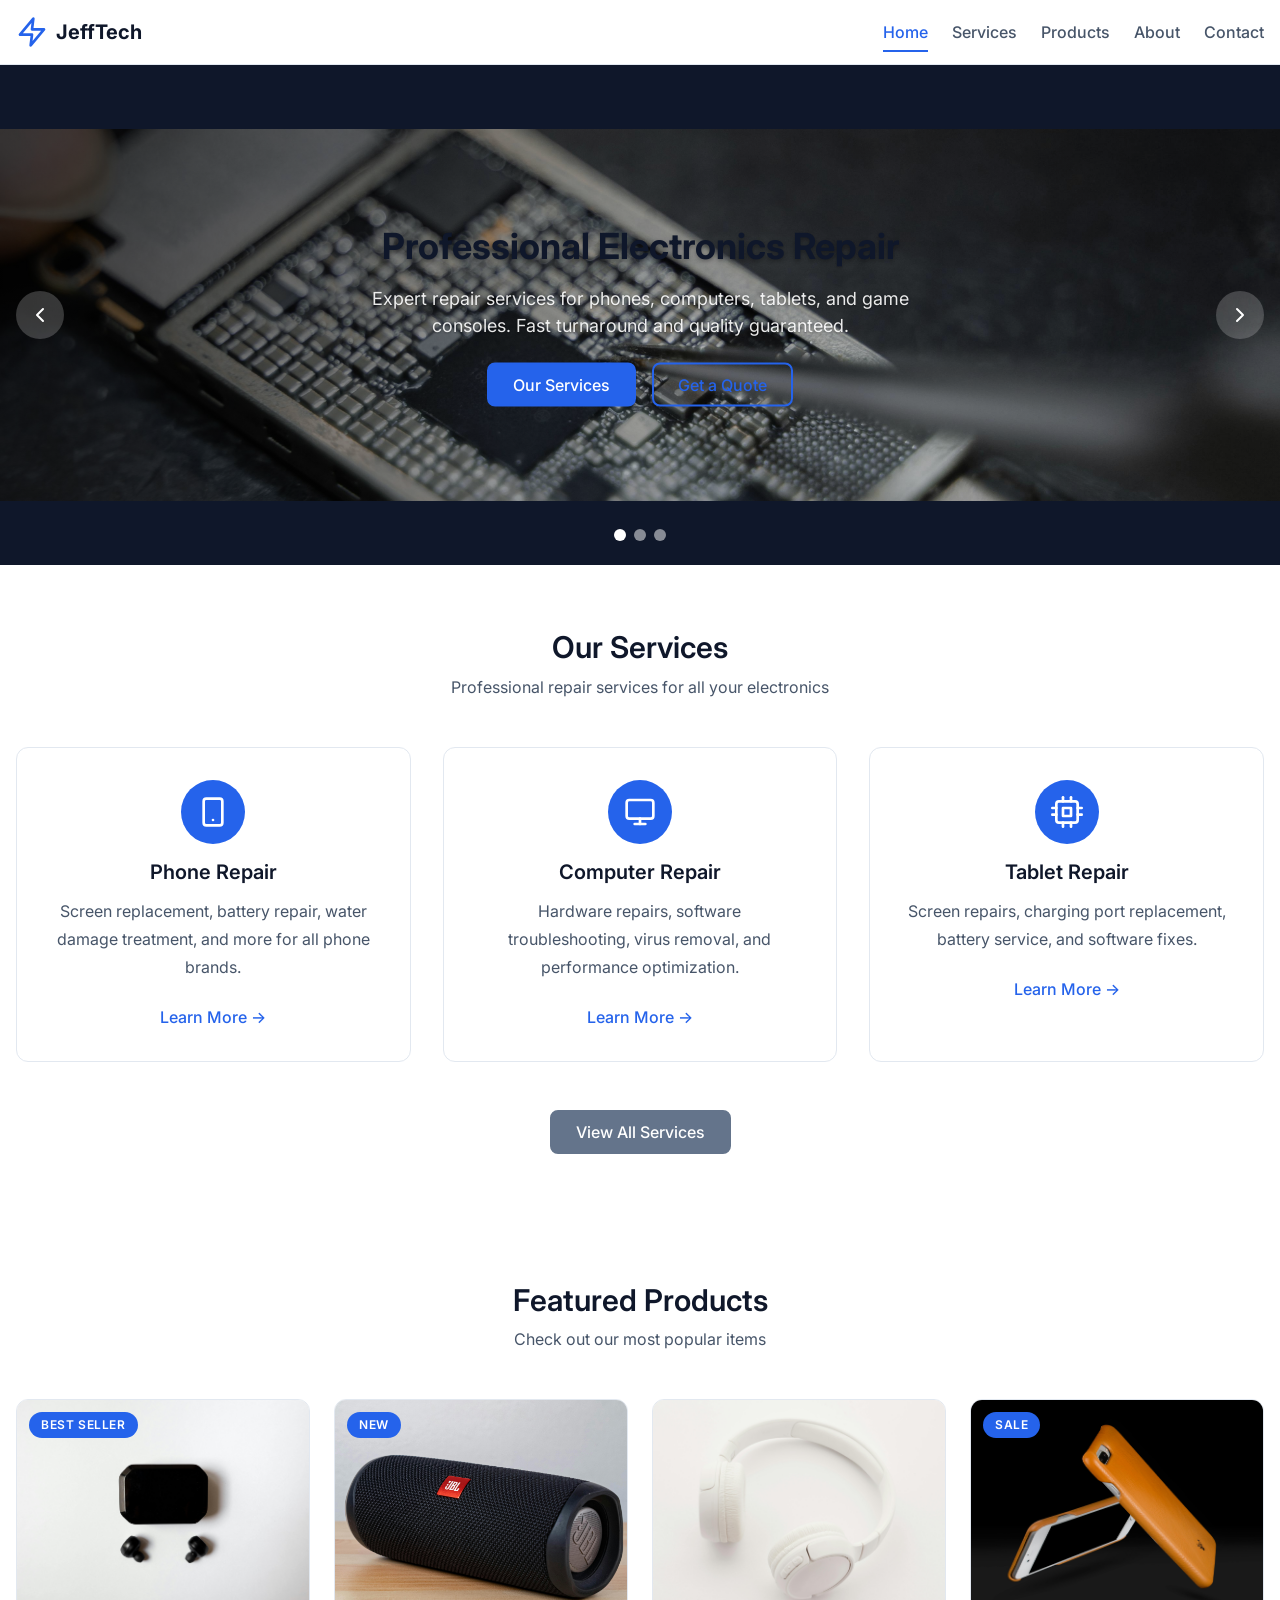
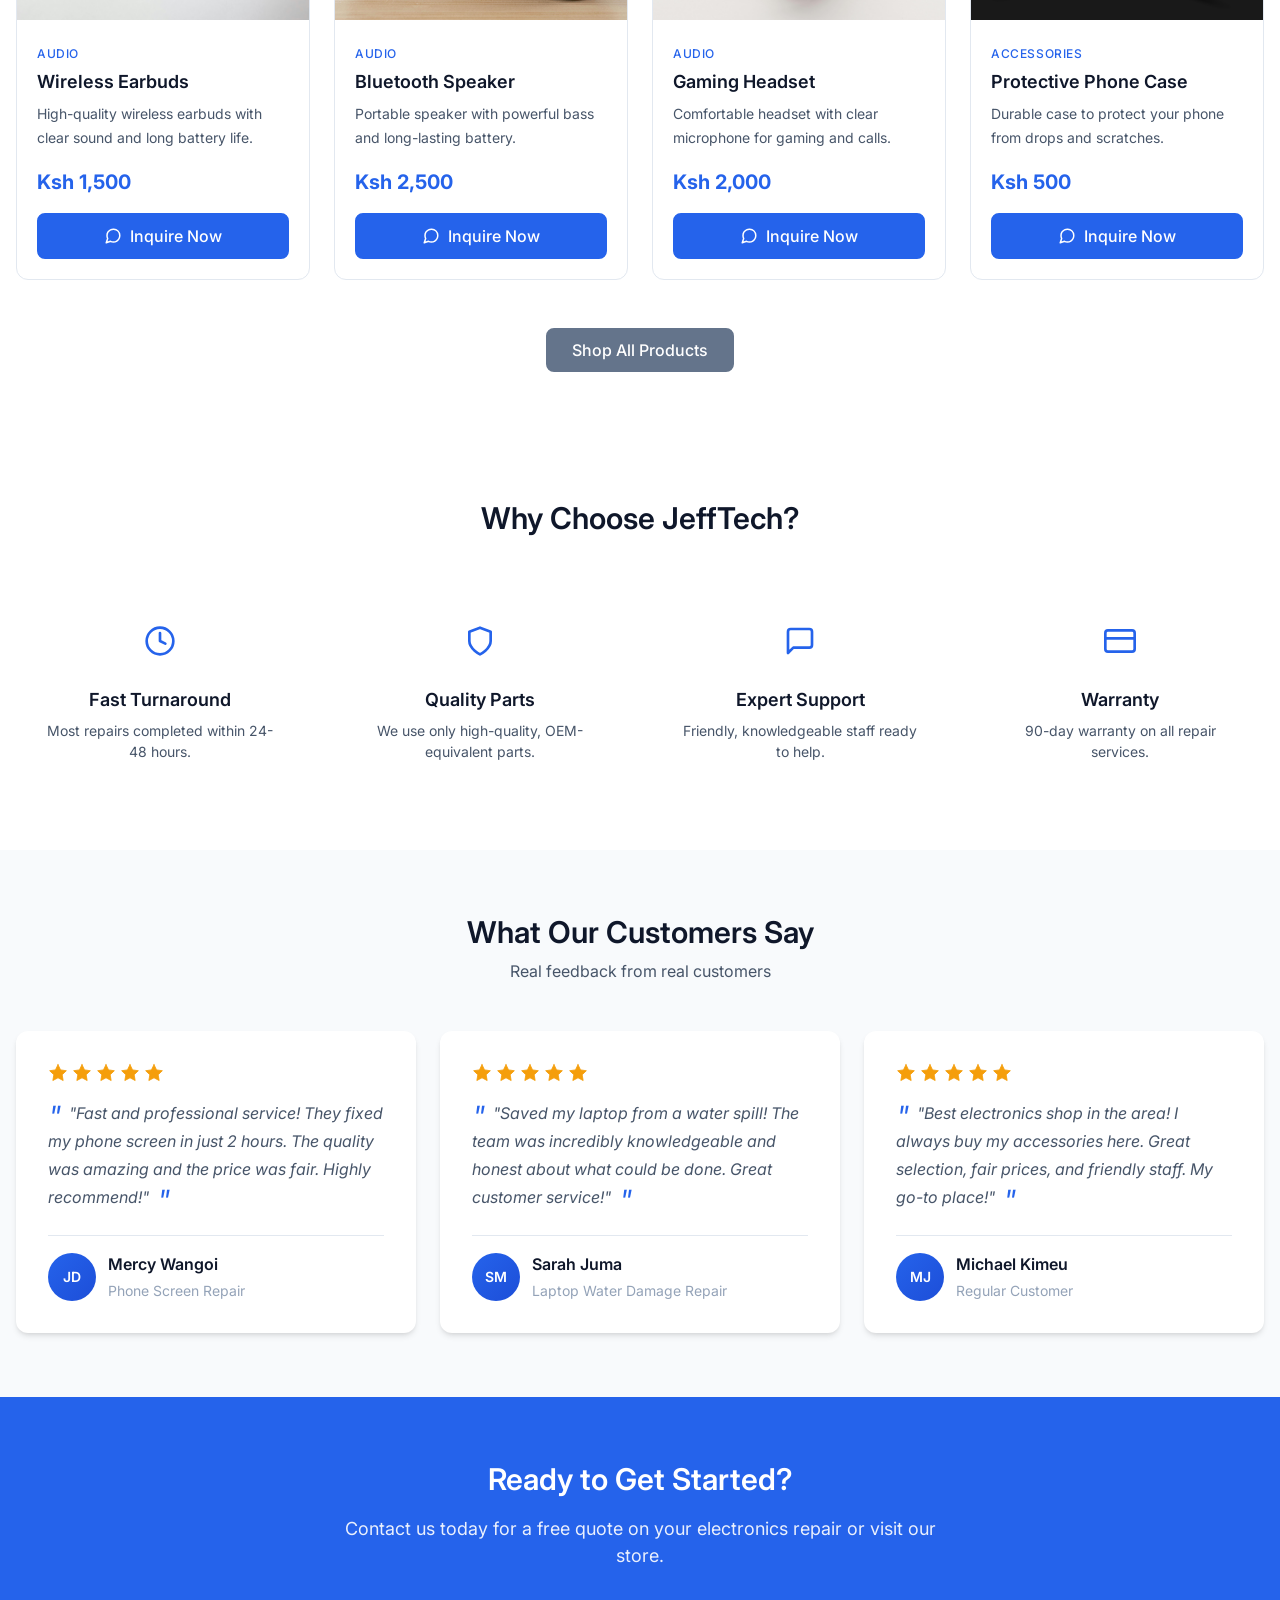
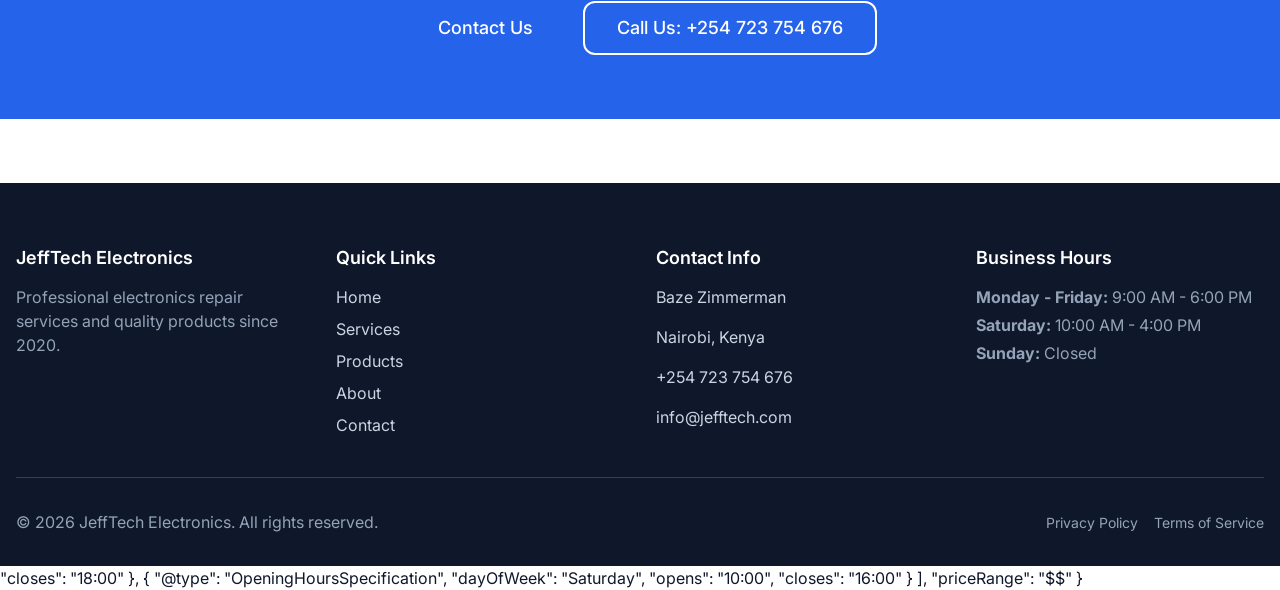
==== index.html @ c302b9f2 "Initial commit" ====
<!DOCTYPE html>
<html lang="en">
<head>
    <meta charset="UTF-8">
    <meta name="viewport" content="width=device-width, initial-scale=1.0">
    <meta http-equiv="X-UA-Compatible" content="IE=edge">
    
    <!-- Primary Meta Tags -->
    <title>JeffTech Electronics - Repair Services & Products</title>
    <meta name="title" content="JeffTech Electronics - Repair Services & Products">
    <meta name="description" content="Professional electronics repair services and quality products. We repair phones, computers, tablets, and more. Visit us today!">
    <meta name="keywords" content="electronics repair, phone repair, computer repair, electronics sales, tablet repair">
    <meta name="author" content="JeffTech Electronics">
    <meta name="robots" content="index, follow">
    
    <!-- Open Graph / Facebook -->
    <meta property="og:type" content="website">
    <meta property="og:url" content="https://jefftech.example.com/">
    <meta property="og:title" content="JeffTech Electronics - Repair Services & Products">
    <meta property="og:description" content="Professional electronics repair services and quality products. We repair phones, computers, tablets, and more.">
    <meta property="og:image" content="assets/images/og-image.jpg">
    
    <!-- Twitter -->
    <meta property="twitter:card" content="summary_large_image">
    <meta property="twitter:url" content="https://jefftech.example.com/">
    <meta property="twitter:title" content="JeffTech Electronics - Repair Services & Products">
    <meta property="twitter:description" content="Professional electronics repair services and quality products. We repair phones, computers, tablets, and more.">
    <meta property="twitter:image" content="assets/images/og-image.jpg">
    
    <!-- Favicon -->
    <link rel="icon" type="image/x-icon" href="assets/images/favicon.ico">
    <link rel="apple-touch-icon" sizes="180x180" href="assets/images/apple-touch-icon.png">
    
    <!-- Canonical URL -->
    <link rel="canonical" href="https://jefftech.example.com/">
    
    <!-- Preconnect to external domains -->
    <link rel="preconnect" href="https://fonts.googleapis.com">
    <link rel="preconnect" href="https://fonts.gstatic.com" crossorigin>
    
    <!-- Fonts -->
    <link rel="stylesheet" href="https://fonts.googleapis.com/css2?family=Inter:wght@400;500;600;700&display=swap">
    
    <!-- CSS -->
    <link rel="stylesheet" href="assets/css/main.css">
    
    <!-- Security Headers (via meta tag - server config preferred) -->
    <meta http-equiv="X-Content-Type-Options" content="nosniff">
    <meta http-equiv="X-Frame-Options" content="DENY">
    <meta name="referrer" content="strict-origin-when-cross-origin">
</head>
<body>
    <!-- Skip Link for Accessibility -->
    <a href="#main-content" class="skip-link">Skip to main content</a>
    
    <!-- Header -->
    <header class="header">
        <div class="container">
            <a href="index.html" class="logo">
                <svg xmlns="http://www.w3.org/2000/svg" viewBox="0 0 24 24" fill="none" stroke="currentColor" stroke-width="2" stroke-linecap="round" stroke-linejoin="round" class="logo-icon">
                    <path d="M13 2L3 14h9l-1 8 10-12h-9l1-8z"/>
                </svg>
                <span class="logo-text">JeffTech</span>
            </a>
            
            <nav class="nav" aria-label="Main navigation">
                <button class="nav-toggle" aria-expanded="false" aria-controls="nav-menu" aria-label="Toggle navigation menu">
                    <span class="hamburger"></span>
                </button>
                
                <ul id="nav-menu" class="nav-menu">
                    <li class="nav-item">
                        <a href="index.html" class="nav-link nav-link--active" aria-current="page">Home</a>
                    </li>
                    <li class="nav-item">
                        <a href="pages/services.html" class="nav-link">Services</a>
                    </li>
                    <li class="nav-item">
                        <a href="pages/products.html" class="nav-link">Products</a>
                    </li>
                    <li class="nav-item">
                        <a href="pages/about.html" class="nav-link">About</a>
                    </li>
                    <li class="nav-item">
                        <a href="pages/contact.html" class="nav-link">Contact</a>
                    </li>
                </ul>
            </nav>
        </div>
    </header>
    
    <!-- Main Content -->
    <main id="main-content">
        <!-- Hero Slider Section -->
        <section class="hero-slider" aria-roledescription="carousel" aria-label="Featured promotions">
            <div class="hero-slider__slides">
                <!-- Slide 1 -->
                <article class="hero-slider__slide is-active" aria-roledescription="slide" aria-label="Slide 1 of 3">
                    <img src="assets/images/hero-1.jpg" alt="Professional electronics repair services" loading="eager" width="1920" height="600">
                    <div class="hero-slider__overlay"></div>
                    <div class="hero-slider__content">
                        <h1 class="hero-slider__title">Professional Electronics Repair</h1>
                        <p class="hero-slider__subtitle">Expert repair services for phones, computers, tablets, and game consoles. Fast turnaround and quality guaranteed.</p>
                        <div class="hero-slider__actions">
                            <a href="pages/services.html" class="btn btn--primary">Our Services</a>
                            <a href="pages/contact.html" class="btn btn--outline">Get a Quote</a>
                        </div>
                    </div>
                </article>
                
                <!-- Slide 2 -->
                <article class="hero-slider__slide" aria-roledescription="slide" aria-label="Slide 2 of 3">
                    <img src="assets/images/hero-2.jpg" alt="Quality electronics products and accessories" loading="eager" width="1920" height="600">
                    <div class="hero-slider__overlay"></div>
                    <div class="hero-slider__content">
                        <h1 class="hero-slider__title">Quality Products & Accessories</h1>
                        <p class="hero-slider__subtitle">Browse our selection of phones, tablets, chargers, cables, cases, and more. Competitive prices and expert advice.</p>
                        <div class="hero-slider__actions">
                            <a href="pages/products.html" class="btn btn--primary">View Products</a>
                            <a href="pages/contact.html" class="btn btn--outline">Contact Us</a>
                        </div>
                    </div>
                </article>
                
                <!-- Slide 3 -->
                <article class="hero-slider__slide" aria-roledescription="slide" aria-label="Slide 3 of 3">
                    <img src="assets/images/hero-3.jpg" alt="Fast and reliable service at JeffTech Electronics" loading="eager" width="1920" height="600">
                    <div class="hero-slider__overlay"></div>
                    <div class="hero-slider__content">
                        <h1 class="hero-slider__title">Fast & Reliable Service</h1>
                        <p class="hero-slider__subtitle">Most repairs completed same-day. Walk-ins welcome! Free diagnostic services.</p>
                        <div class="hero-slider__actions">
                            <a href="pages/contact.html" class="btn btn--primary">Visit Our Store</a>
                            <a href="pages/about.html" class="btn btn--outline">Learn More</a>
                        </div>
                    </div>
                </article>
            </div>
            
            <!-- Navigation Controls -->
            <button class="hero-slider__control hero-slider__control--prev" aria-label="Previous slide">
                <svg xmlns="http://www.w3.org/2000/svg" viewBox="0 0 24 24" fill="none" stroke="currentColor" stroke-width="2" stroke-linecap="round" stroke-linejoin="round">
                    <path d="M15 18l-6-6 6-6"/>
                </svg>
            </button>
            <button class="hero-slider__control hero-slider__control--next" aria-label="Next slide">
                <svg xmlns="http://www.w3.org/2000/svg" viewBox="0 0 24 24" fill="none" stroke="currentColor" stroke-width="2" stroke-linecap="round" stroke-linejoin="round">
                    <path d="M9 18l6-6-6-6"/>
                </svg>
            </button>
            
            <!-- Indicators -->
            <div class="hero-slider__indicators" role="tablist" aria-label="Slide navigation">
                <button class="hero-slider__indicator is-active" role="tab" aria-selected="true" aria-label="Go to slide 1"></button>
                <button class="hero-slider__indicator" role="tab" aria-selected="false" aria-label="Go to slide 2"></button>
                <button class="hero-slider__indicator" role="tab" aria-selected="false" aria-label="Go to slide 3"></button>
            </div>
        </section>
        
        <!-- Featured Services -->
        <section class="featured-services" aria-labelledby="services-heading">
            <div class="container">
                <h2 id="services-heading" class="section-title">Our Services</h2>
                <p class="section-subtitle">Professional repair services for all your electronics</p>
                
                <div class="services-grid">
                    <article class="service-card">
                        <div class="service-icon">
                            <svg xmlns="http://www.w3.org/2000/svg" viewBox="0 0 24 24" fill="none" stroke="currentColor" stroke-width="2" stroke-linecap="round" stroke-linejoin="round">
                                <rect x="5" y="2" width="14" height="20" rx="2" ry="2"/>
                                <line x1="12" y1="18" x2="12.01" y2="18"/>
                            </svg>
                        </div>
                        <h3 class="service-title">Phone Repair</h3>
                        <p class="service-description">Screen replacement, battery repair, water damage treatment, and more for all phone brands.</p>
                        <a href="pages/services.html" class="service-link" aria-label="Learn more about phone repair services">Learn More</a>
                    </article>
                    
                    <article class="service-card">
                        <div class="service-icon">
                            <svg xmlns="http://www.w3.org/2000/svg" viewBox="0 0 24 24" fill="none" stroke="currentColor" stroke-width="2" stroke-linecap="round" stroke-linejoin="round">
                                <rect x="2" y="3" width="20" height="14" rx="2" ry="2"/>
                                <line x1="8" y1="21" x2="16" y2="21"/>
                                <line x1="12" y1="17" x2="12" y2="21"/>
                            </svg>
                        </div>
                        <h3 class="service-title">Computer Repair</h3>
                        <p class="service-description">Hardware repairs, software troubleshooting, virus removal, and performance optimization.</p>
                        <a href="pages/services.html" class="service-link" aria-label="Learn more about computer repair services">Learn More</a>
                    </article>
                    
                    <article class="service-card">
                        <div class="service-icon">
                            <svg xmlns="http://www.w3.org/2000/svg" viewBox="0 0 24 24" fill="none" stroke="currentColor" stroke-width="2" stroke-linecap="round" stroke-linejoin="round">
                                <rect x="4" y="4" width="16" height="16" rx="2" ry="2"/>
                                <rect x="9" y="9" width="6" height="6"/>
                                <line x1="9" y1="1" x2="9" y2="4"/>
                                <line x1="15" y1="1" x2="15" y2="4"/>
                                <line x1="9" y1="20" x2="9" y2="23"/>
                                <line x1="15" y1="20" x2="15" y2="23"/>
                                <line x1="20" y1="9" x2="23" y2="9"/>
                                <line x1="20" y1="14" x2="23" y2="14"/>
                                <line x1="1" y1="9" x2="4" y2="9"/>
                                <line x1="1" y1="14" x2="4" y2="14"/>
                            </svg>
                        </div>
                        <h3 class="service-title">Tablet Repair</h3>
                        <p class="service-description">Screen repairs, charging port replacement, battery service, and software fixes.</p>
                        <a href="pages/services.html" class="service-link" aria-label="Learn more about tablet repair services">Learn More</a>
                    </article>
                </div>
                
                <div class="section-cta">
                    <a href="pages/services.html" class="btn btn--secondary">View All Services</a>
                </div>
            </div>
        </section>
        
        <!-- Featured Products -->
        <section class="featured-products" aria-labelledby="products-heading">
            <div class="container">
                <h2 id="products-heading" class="section-title">Featured Products</h2>
                <p class="section-subtitle">Check out our most popular items</p>
                
                <div class="products-grid">
                    <article class="product-card">
                        <div class="product-badge">Best Seller</div>
                        <div class="product-image">
                            <img src="assets/images/ear-buds.jpg" alt="Wireless Earbuds" loading="lazy" width="400" height="300">
                        </div>
                        <div class="product-content">
                            <span class="product-category">Audio</span>
                            <h3 class="product-title">Wireless Earbuds</h3>
                            <p class="product-description">High-quality wireless earbuds with clear sound and long battery life.</p>
                            <p class="product-price">Ksh 1,500</p>
                            <a href="https://wa.me/254723754676?text=Hi%20JeffTech,%20I'm%20interested%20in%20the%20Wireless%20Earbuds.%20Please%20help%20me%20with%20more%20details." class="btn btn--primary" target="_blank" rel="noopener noreferrer">
                                <svg xmlns="http://www.w3.org/2000/svg" width="18" height="18" viewBox="0 0 24 24" fill="none" stroke="currentColor" stroke-width="2" stroke-linecap="round" stroke-linejoin="round">
                                    <path d="M21 11.5a8.38 8.38 0 0 1-.9 3.8 8.5 8.5 0 0 1-7.6 4.7 8.38 8.38 0 0 1-3.8-.9L3 21l1.9-5.7a8.38 8.38 0 0 1-.9-3.8 8.5 8.5 0 0 1 4.7-7.6 8.38 8.38 0 0 1 3.8-.9h.5a8.48 8.48 0 0 1 8 8v.5z"/>
                                </svg>
                                Inquire Now
                            </a>
                        </div>
                    </article>
                    
                    <article class="product-card">
                        <div class="product-badge">New</div>
                        <div class="product-image">
                            <img src="assets/images/bluetooth-speaker.jpg" alt="Bluetooth Speaker" loading="lazy" width="400" height="300">
                        </div>
                        <div class="product-content">
                            <span class="product-category">Audio</span>
                            <h3 class="product-title">Bluetooth Speaker</h3>
                            <p class="product-description">Portable speaker with powerful bass and long-lasting battery.</p>
                            <p class="product-price">Ksh 2,500</p>
                            <a href="https://wa.me/254723754676?text=Hi%20JeffTech,%20I'm%20interested%20in%20the%20Bluetooth%20Speaker.%20Please%20help%20me%20with%20more%20details." class="btn btn--primary" target="_blank" rel="noopener noreferrer">
                                <svg xmlns="http://www.w3.org/2000/svg" width="18" height="18" viewBox="0 0 24 24" fill="none" stroke="currentColor" stroke-width="2" stroke-linecap="round" stroke-linejoin="round">
                                    <path d="M21 11.5a8.38 8.38 0 0 1-.9 3.8 8.5 8.5 0 0 1-7.6 4.7 8.38 8.38 0 0 1-3.8-.9L3 21l1.9-5.7a8.38 8.38 0 0 1-.9-3.8 8.5 8.5 0 0 1 4.7-7.6 8.38 8.38 0 0 1 3.8-.9h.5a8.48 8.48 0 0 1 8 8v.5z"/>
                                </svg>
                                Inquire Now
                            </a>
                        </div>
                    </article>
                    
                    <article class="product-card">
                        <div class="product-image">
                            <img src="assets/images/headset.jpg" alt="Gaming Headset" loading="lazy" width="400" height="300">
                        </div>
                        <div class="product-content">
                            <span class="product-category">Audio</span>
                            <h3 class="product-title">Gaming Headset</h3>
                            <p class="product-description">Comfortable headset with clear microphone for gaming and calls.</p>
                            <p class="product-price">Ksh 2,000</p>
                            <a href="https://wa.me/254723754676?text=Hi%20JeffTech,%20I'm%20interested%20in%20the%20Gaming%20Headset.%20Please%20help%20me%20with%20more%20details." class="btn btn--primary" target="_blank" rel="noopener noreferrer">
                                <svg xmlns="http://www.w3.org/2000/svg" width="18" height="18" viewBox="0 0 24 24" fill="none" stroke="currentColor" stroke-width="2" stroke-linecap="round" stroke-linejoin="round">
                                    <path d="M21 11.5a8.38 8.38 0 0 1-.9 3.8 8.5 8.5 0 0 1-7.6 4.7 8.38 8.38 0 0 1-3.8-.9L3 21l1.9-5.7a8.38 8.38 0 0 1-.9-3.8 8.5 8.5 0 0 1 4.7-7.6 8.38 8.38 0 0 1 3.8-.9h.5a8.48 8.48 0 0 1 8 8v.5z"/>
                                </svg>
                                Inquire Now
                            </a>
                        </div>
                    </article>
                    
                    <article class="product-card">
                        <div class="product-badge">Sale</div>
                        <div class="product-image">
                            <img src="assets/images/phone-case.jpg" alt="Phone Case" loading="lazy" width="400" height="300">
                        </div>
                        <div class="product-content">
                            <span class="product-category">Accessories</span>
                            <h3 class="product-title">Protective Phone Case</h3>
                            <p class="product-description">Durable case to protect your phone from drops and scratches.</p>
                            <p class="product-price">Ksh 500</p>
                            <a href="https://wa.me/254723754676?text=Hi%20JeffTech,%20I'm%20interested%20in%20the%20Protective%20Phone%20Case.%20Please%20help%20me%20with%20more%20details." class="btn btn--primary" target="_blank" rel="noopener noreferrer">
                                <svg xmlns="http://www.w3.org/2000/svg" width="18" height="18" viewBox="0 0 24 24" fill="none" stroke="currentColor" stroke-width="2" stroke-linecap="round" stroke-linejoin="round">
                                    <path d="M21 11.5a8.38 8.38 0 0 1-.9 3.8 8.5 8.5 0 0 1-7.6 4.7 8.38 8.38 0 0 1-3.8-.9L3 21l1.9-5.7a8.38 8.38 0 0 1-.9-3.8 8.5 8.5 0 0 1 4.7-7.6 8.38 8.38 0 0 1 3.8-.9h.5a8.48 8.48 0 0 1 8 8v.5z"/>
                                </svg>
                                Inquire Now
                            </a>
                        </div>
                    </article>
                </div>
                
                <div class="section-cta">
                    <a href="pages/products.html" class="btn btn--secondary">Shop All Products</a>
                </div>
            </div>
        </section>
        
        <!-- Why Choose Us -->
        <section class="why-us" aria-labelledby="why-us-heading">
            <div class="container">
                <h2 id="why-us-heading" class="section-title">Why Choose JeffTech?</h2>
                
                <div class="features-grid">
                    <div class="feature">
                        <div class="feature-icon">
                            <svg xmlns="http://www.w3.org/2000/svg" viewBox="0 0 24 24" fill="none" stroke="currentColor" stroke-width="2" stroke-linecap="round" stroke-linejoin="round">
                                <circle cx="12" cy="12" r="10"/>
                                <polyline points="12 6 12 12 16 14"/>
                            </svg>
                        </div>
                        <h3 class="feature-title">Fast Turnaround</h3>
                        <p class="feature-description">Most repairs completed within 24-48 hours.</p>
                    </div>
                    
                    <div class="feature">
                        <div class="feature-icon">
                            <svg xmlns="http://www.w3.org/2000/svg" viewBox="0 0 24 24" fill="none" stroke="currentColor" stroke-width="2" stroke-linecap="round" stroke-linejoin="round">
                                <path d="M12 22s8-4 8-10V5l-8-3-8 3v7c0 6 8 10 8 10z"/>
                            </svg>
                        </div>
                        <h3 class="feature-title">Quality Parts</h3>
                        <p class="feature-description">We use only high-quality, OEM-equivalent parts.</p>
                    </div>
                    
                    <div class="feature">
                        <div class="feature-icon">
                            <svg xmlns="http://www.w3.org/2000/svg" viewBox="0 0 24 24" fill="none" stroke="currentColor" stroke-width="2" stroke-linecap="round" stroke-linejoin="round">
                                <path d="M21 15a2 2 0 0 1-2 2H7l-4 4V5a2 2 0 0 1 2-2h14a2 2 0 0 1 2 2z"/>
                            </svg>
                        </div>
                        <h3 class="feature-title">Expert Support</h3>
                        <p class="feature-description">Friendly, knowledgeable staff ready to help.</p>
                    </div>
                    
                    <div class="feature">
                        <div class="feature-icon">
                            <svg xmlns="http://www.w3.org/2000/svg" viewBox="0 0 24 24" fill="none" stroke="currentColor" stroke-width="2" stroke-linecap="round" stroke-linejoin="round">
                                <rect x="1" y="4" width="22" height="16" rx="2" ry="2"/>
                                <line x1="1" y1="10" x2="23" y2="10"/>
                            </svg>
                        </div>
                        <h3 class="feature-title">Warranty</h3>
                        <p class="feature-description">90-day warranty on all repair services.</p>
                    </div>
                </div>
            </div>
        </section>
        
        <!-- Customer Testimonials -->
        <section class="testimonials" aria-labelledby="testimonials-heading">
            <div class="container">
                <h2 id="testimonials-heading" class="section-title">What Our Customers Say</h2>
                <p class="section-subtitle">Real feedback from real customers</p>
                
                <div class="testimonials-grid">
                    <article class="testimonial-card">
                        <div class="testimonial-rating" aria-label="5 out of 5 stars">
                            <svg xmlns="http://www.w3.org/2000/svg" viewBox="0 0 24 24" fill="currentColor" stroke="currentColor" stroke-width="1" stroke-linecap="round" stroke-linejoin="round">
                                <polygon points="12 2 15.09 8.26 22 9.27 17 14.14 18.18 21.02 12 17.77 5.82 21.02 7 14.14 2 9.27 8.91 8.26 12 2"/>
                            </svg>
                            <svg xmlns="http://www.w3.org/2000/svg" viewBox="0 0 24 24" fill="currentColor" stroke="currentColor" stroke-width="1" stroke-linecap="round" stroke-linejoin="round">
                                <polygon points="12 2 15.09 8.26 22 9.27 17 14.14 18.18 21.02 12 17.77 5.82 21.02 7 14.14 2 9.27 8.91 8.26 12 2"/>
                            </svg>
                            <svg xmlns="http://www.w3.org/2000/svg" viewBox="0 0 24 24" fill="currentColor" stroke="currentColor" stroke-width="1" stroke-linecap="round" stroke-linejoin="round">
                                <polygon points="12 2 15.09 8.26 22 9.27 17 14.14 18.18 21.02 12 17.77 5.82 21.02 7 14.14 2 9.27 8.91 8.26 12 2"/>
                            </svg>
                            <svg xmlns="http://www.w3.org/2000/svg" viewBox="0 0 24 24" fill="currentColor" stroke="currentColor" stroke-width="1" stroke-linecap="round" stroke-linejoin="round">
                                <polygon points="12 2 15.09 8.26 22 9.27 17 14.14 18.18 21.02 12 17.77 5.82 21.02 7 14.14 2 9.27 8.91 8.26 12 2"/>
                            </svg>
                            <svg xmlns="http://www.w3.org/2000/svg" viewBox="0 0 24 24" fill="currentColor" stroke="currentColor" stroke-width="1" stroke-linecap="round" stroke-linejoin="round">
                                <polygon points="12 2 15.09 8.26 22 9.27 17 14.14 18.18 21.02 12 17.77 5.82 21.02 7 14.14 2 9.27 8.91 8.26 12 2"/>
                            </svg>
                        </div>
                        <blockquote class="testimonial-text">
                            "Fast and professional service! They fixed my phone screen in just 2 hours. The quality was amazing and the price was fair. Highly recommend!"
                        </blockquote>
                        <div class="testimonial-author">
                            <div class="testimonial-avatar" aria-hidden="true">JD</div>
                            <div class="testimonial-info">
                                <p class="testimonial-name">Mercy Wangoi</p>
                                <p class="testimonial-service">Phone Screen Repair</p>
                            </div>
                        </div>
                    </article>
                    
                    <article class="testimonial-card">
                        <div class="testimonial-rating" aria-label="5 out of 5 stars">
                            <svg xmlns="http://www.w3.org/2000/svg" viewBox="0 0 24 24" fill="currentColor" stroke="currentColor" stroke-width="1" stroke-linecap="round" stroke-linejoin="round">
                                <polygon points="12 2 15.09 8.26 22 9.27 17 14.14 18.18 21.02 12 17.77 5.82 21.02 7 14.14 2 9.27 8.91 8.26 12 2"/>
                            </svg>
                            <svg xmlns="http://www.w3.org/2000/svg" viewBox="0 0 24 24" fill="currentColor" stroke="currentColor" stroke-width="1" stroke-linecap="round" stroke-linejoin="round">
                                <polygon points="12 2 15.09 8.26 22 9.27 17 14.14 18.18 21.02 12 17.77 5.82 21.02 7 14.14 2 9.27 8.91 8.26 12 2"/>
                            </svg>
                            <svg xmlns="http://www.w3.org/2000/svg" viewBox="0 0 24 24" fill="currentColor" stroke="currentColor" stroke-width="1" stroke-linecap="round" stroke-linejoin="round">
                                <polygon points="12 2 15.09 8.26 22 9.27 17 14.14 18.18 21.02 12 17.77 5.82 21.02 7 14.14 2 9.27 8.91 8.26 12 2"/>
                            </svg>
                            <svg xmlns="http://www.w3.org/2000/svg" viewBox="0 0 24 24" fill="currentColor" stroke="currentColor" stroke-width="1" stroke-linecap="round" stroke-linejoin="round">
                                <polygon points="12 2 15.09 8.26 22 9.27 17 14.14 18.18 21.02 12 17.77 5.82 21.02 7 14.14 2 9.27 8.91 8.26 12 2"/>
                            </svg>
                            <svg xmlns="http://www.w3.org/2000/svg" viewBox="0 0 24 24" fill="currentColor" stroke="currentColor" stroke-width="1" stroke-linecap="round" stroke-linejoin="round">
                                <polygon points="12 2 15.09 8.26 22 9.27 17 14.14 18.18 21.02 12 17.77 5.82 21.02 7 14.14 2 9.27 8.91 8.26 12 2"/>
                            </svg>
                        </div>
                        <blockquote class="testimonial-text">
                            "Saved my laptop from a water spill! The team was incredibly knowledgeable and honest about what could be done. Great customer service!"
                        </blockquote>
                        <div class="testimonial-author">
                            <div class="testimonial-avatar" aria-hidden="true">SM</div>
                            <div class="testimonial-info">
                                <p class="testimonial-name">Sarah Juma</p>
                                <p class="testimonial-service">Laptop Water Damage Repair</p>
                            </div>
                        </div>
                    </article>
                    
                    <article class="testimonial-card">
                        <div class="testimonial-rating" aria-label="5 out of 5 stars">
                            <svg xmlns="http://www.w3.org/2000/svg" viewBox="0 0 24 24" fill="currentColor" stroke="currentColor" stroke-width="1" stroke-linecap="round" stroke-linejoin="round">
                                <polygon points="12 2 15.09 8.26 22 9.27 17 14.14 18.18 21.02 12 17.77 5.82 21.02 7 14.14 2 9.27 8.91 8.26 12 2"/>
                            </svg>
                            <svg xmlns="http://www.w3.org/2000/svg" viewBox="0 0 24 24" fill="currentColor" stroke="currentColor" stroke-width="1" stroke-linecap="round" stroke-linejoin="round">
                                <polygon points="12 2 15.09 8.26 22 9.27 17 14.14 18.18 21.02 12 17.77 5.82 21.02 7 14.14 2 9.27 8.91 8.26 12 2"/>
                            </svg>
                            <svg xmlns="http://www.w3.org/2000/svg" viewBox="0 0 24 24" fill="currentColor" stroke="currentColor" stroke-width="1" stroke-linecap="round" stroke-linejoin="round">
                                <polygon points="12 2 15.09 8.26 22 9.27 17 14.14 18.18 21.02 12 17.77 5.82 21.02 7 14.14 2 9.27 8.91 8.26 12 2"/>
                            </svg>
                            <svg xmlns="http://www.w3.org/2000/svg" viewBox="0 0 24 24" fill="currentColor" stroke="currentColor" stroke-width="1" stroke-linecap="round" stroke-linejoin="round">
                                <polygon points="12 2 15.09 8.26 22 9.27 17 14.14 18.18 21.02 12 17.77 5.82 21.02 7 14.14 2 9.27 8.91 8.26 12 2"/>
                            </svg>
                            <svg xmlns="http://www.w3.org/2000/svg" viewBox="0 0 24 24" fill="currentColor" stroke="currentColor" stroke-width="1" stroke-linecap="round" stroke-linejoin="round">
                                <polygon points="12 2 15.09 8.26 22 9.27 17 14.14 18.18 21.02 12 17.77 5.82 21.02 7 14.14 2 9.27 8.91 8.26 12 2"/>
                            </svg>
                        </div>
                        <blockquote class="testimonial-text">
                            "Best electronics shop in the area! I always buy my accessories here. Great selection, fair prices, and friendly staff. My go-to place!"
                        </blockquote>
                        <div class="testimonial-author">
                            <div class="testimonial-avatar" aria-hidden="true">MJ</div>
                            <div class="testimonial-info">
                                <p class="testimonial-name">Michael Kimeu</p>
                                <p class="testimonial-service">Regular Customer</p>
                            </div>
                        </div>
                    </article>
                </div>
            </div>
        </section>
        
        <!-- Call to Action -->
        <section class="cta-section" aria-labelledby="cta-heading">
            <div class="container">
                <h2 id="cta-heading" class="cta-title">Ready to Get Started?</h2>
                <p class="cta-description">Contact us today for a free quote on your electronics repair or visit our store.</p>
                <div class="cta-actions">
                    <a href="pages/contact.html" class="btn btn--primary btn--large">Contact Us</a>
                    <a href="tel:+254723754676" class="btn btn--outline btn--large">Call Us: +254 723 754 676</a>
                </div>
            </div>
        </section>
    </main>
    
    <!-- Footer -->
    <footer class="footer">
        <div class="container">
            <div class="footer-grid">
                <div class="footer-section">
                    <h3 class="footer-title">JeffTech Electronics</h3>
                    <p class="footer-description">Professional electronics repair services and quality products since 2020.</p>
                </div>
                
                <div class="footer-section">
                    <h3 class="footer-title">Quick Links</h3>
                    <nav aria-label="Footer navigation">
                        <ul class="footer-links">
                            <li><a href="index.html">Home</a></li>
                            <li><a href="pages/services.html">Services</a></li>
                            <li><a href="pages/products.html">Products</a></li>
                            <li><a href="pages/about.html">About</a></li>
                            <li><a href="pages/contact.html">Contact</a></li>
                        </ul>
                    </nav>
                </div>
                
                <div class="footer-section">
                    <h3 class="footer-title">Contact Info</h3>
                    <address class="footer-address">
                        <p>Baze Zimmerman</p>
                        <p>Nairobi, Kenya</p>
                        <p><a href="tel:+254 723 754 676">+254 723 754 676</a></p>
                        <p><a href="mailto:info@jefftech.com">info@jefftech.com</a></p>
                    </address>
                </div>
                
                <div class="footer-section">
                    <h3 class="footer-title">Business Hours</h3>
                    <div class="footer-hours">
                        <p><strong>Monday - Friday:</strong> 9:00 AM - 6:00 PM</p>
                        <p><strong>Saturday:</strong> 10:00 AM - 4:00 PM</p>
                        <p><strong>Sunday:</strong> Closed</p>
                    </div>
                </div>
            </div>
            
            <div class="footer-bottom">
                <p class="copyright">&copy; 2026 JeffTech Electronics. All rights reserved.</p>
                <nav aria-label="Legal links">
                    <ul class="legal-links">
                        <li><a href="#">Privacy Policy</a></li>
                        <li><a href="#">Terms of Service</a></li>
                    </ul>
                </nav>
            </div>
        </div>
    </footer>
    
    <!-- JavaScript -->
    <script src="assets/js/main.js" defer></script>
    
    <!-- Structured Data (JSON-LD) -->
    <script type="application/ld+json">
    {
        "@context": "https://schema.org",
        "@type": "LocalBusiness",
        "name": "JeffTech Electronics",
        "description": "Professional electronics repair services and quality products.",
        "url": "https://jefftech.example.com/",
        "telephone": "+254723754676",
        "address": {
            "@type": "PostalAddress",
            "streetAddress": "Baze Zimmerman",
            "addressLocality": "Nairobi",
            "addressRegion": "Nairobi County",
            "postalCode": "00100",
            "addressCountry": "KE"
        },
        "geo": {
            "@type": "GeoCoordinates",
            "latitude": "-1.2083",
            "longitude": "36.8997"
        },
        "openingHoursSpecification": [
            {
                "@type": "OpeningHoursSpecification",
                "dayOfWeek": ["Monday", "Tuesday", "Wednesday", "Thursday", "Friday"],
                "opens": "09:00",
                "closes": "18:00"
            },
            {
                "@type": "OpeningHoursSpecification",
                "dayOfWeek": "Saturday",
                "opens": "10:00",
                "closes": "16:00"
            }
        ],
        "priceRange": "Ksh",
        "paymentAccepted": "Cash, M-Pesa, Bank Transfer",
        "currenciesAccepted": "KES",
        "areaServed": "Nairobi, Kenya"
    }
    </script>
                "closes": "18:00"
            },
            {
                "@type": "OpeningHoursSpecification",
                "dayOfWeek": "Saturday",
                "opens": "10:00",
                "closes": "16:00"
            }
        ],
        "priceRange": "$$"
    }
    </script>
</body>
</html>
---- assets/css/main.css ----
/* 
 * Main Stylesheet
 * JeffTech Electronics
 */

/* CSS Imports */
@import 'reset.css';
@import 'variables.css';
@import 'components/buttons.css';
@import 'components/cards.css';
@import 'components/forms.css';
@import 'components/testimonials.css';
@import 'components/badges.css';
@import 'components/alerts.css';
@import 'components/modal.css';
@import 'components/navigation.css';
@import 'components/hero-slider.css';
@import 'pages/services.css';
@import 'pages/products.css';
@import 'pages/about.css';
@import 'pages/contact.css';

/* ==========================================================================
   Base Styles
   ========================================================================== */

/* Root */
:root {
    font-family: var(--font-family);
    font-size: 16px;
    line-height: var(--line-height-normal);
    color: var(--text-primary);
    background-color: var(--bg-primary);
}

/* Focus Visible - Accessibility */
*:focus-visible {
    outline: 2px solid var(--color-primary);
    outline-offset: 2px;
}

/* Selection */
::selection {
    background-color: var(--color-primary);
    color: var(--color-white);
}

/* Links */
a {
    color: var(--color-primary);
    text-decoration: none;
    transition: color var(--transition-fast);
}

a:hover {
    color: var(--color-primary-dark);
}

/* Typography */
h1, h2, h3, h4, h5, h6 {
    font-family: var(--font-family-heading);
    font-weight: 600;
    line-height: var(--line-height-tight);
    color: var(--text-primary);
}

h1 { font-size: var(--text-4xl); }
h2 { font-size: var(--text-3xl); }
h3 { font-size: var(--text-2xl); }
h4 { font-size: var(--text-xl); }
h5 { font-size: var(--text-lg); }
h6 { font-size: var(--text-base); }

/* Paragraphs */
p {
    margin-bottom: var(--space-4);
}

/* Images */
img {
    max-width: 100%;
    height: auto;
    display: block;
}

/* ==========================================================================
   Layout
   ========================================================================== */

/* Container */
.container {
    width: 100%;
    max-width: var(--container-xl);
    margin: 0 auto;
    padding: 0 var(--space-4);
}

/* Skip Link - Accessibility */
.skip-link {
    position: absolute;
    top: -100%;
    left: 50%;
    transform: translateX(-50%);
    background: var(--color-primary);
    color: var(--color-white);
    padding: var(--space-2) var(--space-4);
    border-radius: var(--radius-md);
    z-index: 9999;
    transition: top var(--transition-fast);
}

.skip-link:focus {
    top: var(--space-4);
}

/* ==========================================================================
   Header
   ========================================================================== */

.header {
    position: sticky;
    top: 0;
    background-color: var(--bg-primary);
    border-bottom: 1px solid var(--border-color);
    z-index: var(--z-sticky);
    padding: var(--space-4) 0;
}

.header .container {
    display: flex;
    align-items: center;
    justify-content: space-between;
}

/* Logo */
.logo {
    display: flex;
    align-items: center;
    gap: var(--space-2);
    color: var(--text-primary);
    font-weight: 700;
    font-size: var(--text-xl);
}

.logo:hover {
    color: var(--color-primary);
}

.logo-icon {
    width: 32px;
    height: 32px;
    color: var(--color-primary);
}

/* Navigation */
.nav-menu {
    display: flex;
    align-items: center;
    gap: var(--space-6);
}

.nav-link {
    color: var(--text-secondary);
    font-weight: 500;
    padding: var(--space-2) 0;
    border-bottom: 2px solid transparent;
    transition: all var(--transition-fast);
}

.nav-link:hover,
.nav-link--active {
    color: var(--color-primary);
    border-bottom-color: var(--color-primary);
}

.nav-link--active[aria-current="page"] {
    color: var(--color-primary);
    border-bottom-color: var(--color-primary);
}

/* Mobile Menu Toggle */
.nav-toggle {
    display: none;
    padding: var(--space-2);
    background: transparent;
    border: none;
    cursor: pointer;
}

.hamburger {
    display: block;
    width: 24px;
    height: 2px;
    background: var(--text-primary);
    position: relative;
    transition: background var(--transition-fast);
}

.hamburger::before,
.hamburger::after {
    content: '';
    position: absolute;
    width: 24px;
    height: 2px;
    background: var(--text-primary);
    left: 0;
    transition: transform var(--transition-fast);
}

.hamburger::before { top: -8px; }
.hamburger::after { bottom: -8px; }

/* Mobile Navigation */
@media (max-width: 768px) {
    .nav-toggle {
        display: block;
    }
    
    .nav-menu {
        position: absolute;
        top: 100%;
        left: 0;
        right: 0;
        flex-direction: column;
        background: var(--bg-primary);
        padding: var(--space-4);
        border-bottom: 1px solid var(--border-color);
        display: none;
    }
    
    .nav-menu.is-open {
        display: flex;
    }
    
    .nav-item {
        width: 100%;
        text-align: center;
    }
    
    .nav-link {
        display: block;
        padding: var(--space-3);
        border-bottom: none;
    }
}

/* ==========================================================================
   Footer
   ========================================================================== */

.footer {
    background-color: var(--color-gray-900);
    color: var(--color-gray-300);
    padding: var(--space-16) 0 var(--space-8);
    margin-top: var(--space-16);
}

.footer-title {
    color: var(--color-white);
    font-size: var(--text-lg);
    margin-bottom: var(--space-4);
}

.footer-description {
    color: var(--color-gray-400);
    margin-bottom: 0;
}

.footer-links {
    display: flex;
    flex-direction: column;
    gap: var(--space-2);
}

.footer-links a {
    color: var(--color-gray-300);
    transition: color var(--transition-fast);
}

.footer-links a:hover {
    color: var(--color-white);
}

.footer-address {
    font-style: normal;
}

.footer-address a {
    color: var(--color-gray-300);
}

.footer-address a:hover {
    color: var(--color-white);
}

.footer-hours {
    color: var(--color-gray-400);
}

.footer-hours p {
    margin-bottom: var(--space-1);
}

.footer-grid {
    display: grid;
    grid-template-columns: repeat(auto-fit, minmax(200px, 1fr));
    gap: var(--space-8);
    margin-bottom: var(--space-8);
}

.footer-bottom {
    display: flex;
    justify-content: space-between;
    align-items: center;
    padding-top: var(--space-8);
    border-top: 1px solid var(--color-gray-700);
}

.copyright {
    color: var(--color-gray-400);
    margin-bottom: 0;
}

.legal-links {
    display: flex;
    gap: var(--space-4);
}

.legal-links a {
    color: var(--color-gray-400);
    font-size: var(--text-sm);
}

.legal-links a:hover {
    color: var(--color-white);
}

@media (max-width: 768px) {
    .footer-grid {
        grid-template-columns: 1fr;
        text-align: center;
    }
    
    .footer-bottom {
        flex-direction: column;
        gap: var(--space-4);
        text-align: center;
    }
    
    .footer-links {
        align-items: center;
    }
}

/* ==========================================================================
   Sections
   ========================================================================== */

section {
    padding: var(--space-16) 0;
}

.section-title {
    text-align: center;
    margin-bottom: var(--space-2);
}

.section-subtitle {
    text-align: center;
    color: var(--text-secondary);
    margin-bottom: var(--space-12);
}

.section-cta {
    text-align: center;
    margin-top: var(--space-12);
}

/* ==========================================================================
   Hero Section
   ========================================================================== */

.hero {
    padding: var(--space-20) 0;
    background: linear-gradient(135deg, var(--color-gray-50) 0%, var(--color-gray-100) 100%);
}

.hero-content {
    max-width: 600px;
}

.hero-title {
    font-size: var(--text-5xl);
    font-weight: 700;
    line-height: var(--line-height-tight);
    margin-bottom: var(--space-6);
    color: var(--text-primary);
}

.hero-subtitle {
    font-size: var(--text-lg);
    color: var(--text-secondary);
    margin-bottom: var(--space-8);
    line-height: var(--line-height-relaxed);
}

.hero-actions {
    display: flex;
    gap: var(--space-4);
    flex-wrap: wrap;
}

@media (max-width: 768px) {
    .hero {
        padding: var(--space-16) 0;
    }
    
    .hero-title {
        font-size: var(--text-4xl);
    }
    
    .hero-actions {
        flex-direction: column;
    }
    
    .hero-actions .btn {
        width: 100%;
    }
}

/* ==========================================================================
   CTA Section
   ========================================================================== */

.cta-section {
    background-color: var(--color-primary);
    color: var(--color-white);
    text-align: center;
}

.cta-title {
    color: var(--color-white);
    font-size: var(--text-3xl);
    margin-bottom: var(--space-4);
}

.cta-description {
    font-size: var(--text-lg);
    opacity: 0.9;
    margin-bottom: var(--space-8);
    max-width: 600px;
    margin-left: auto;
    margin-right: auto;
}

.cta-actions {
    display: flex;
    gap: var(--space-4);
    justify-content: center;
    flex-wrap: wrap;
}

.cta-section .btn--outline {
    border-color: var(--color-white);
    color: var(--color-white);
}

.cta-section .btn--outline:hover {
    background-color: var(--color-white);
    color: var(--color-primary);
}

@media (max-width: 768px) {
    .cta-actions {
        flex-direction: column;
    }
    
    .cta-actions .btn {
        width: 100%;
    }
}

/* ==========================================================================
   Responsive Typography
   ========================================================================== */

@media (max-width: 768px) {
    :root {
        --text-4xl: 2rem;
        --text-3xl: 1.75rem;
        --text-2xl: 1.5rem;
        --text-5xl: 2.5rem;
    }
}
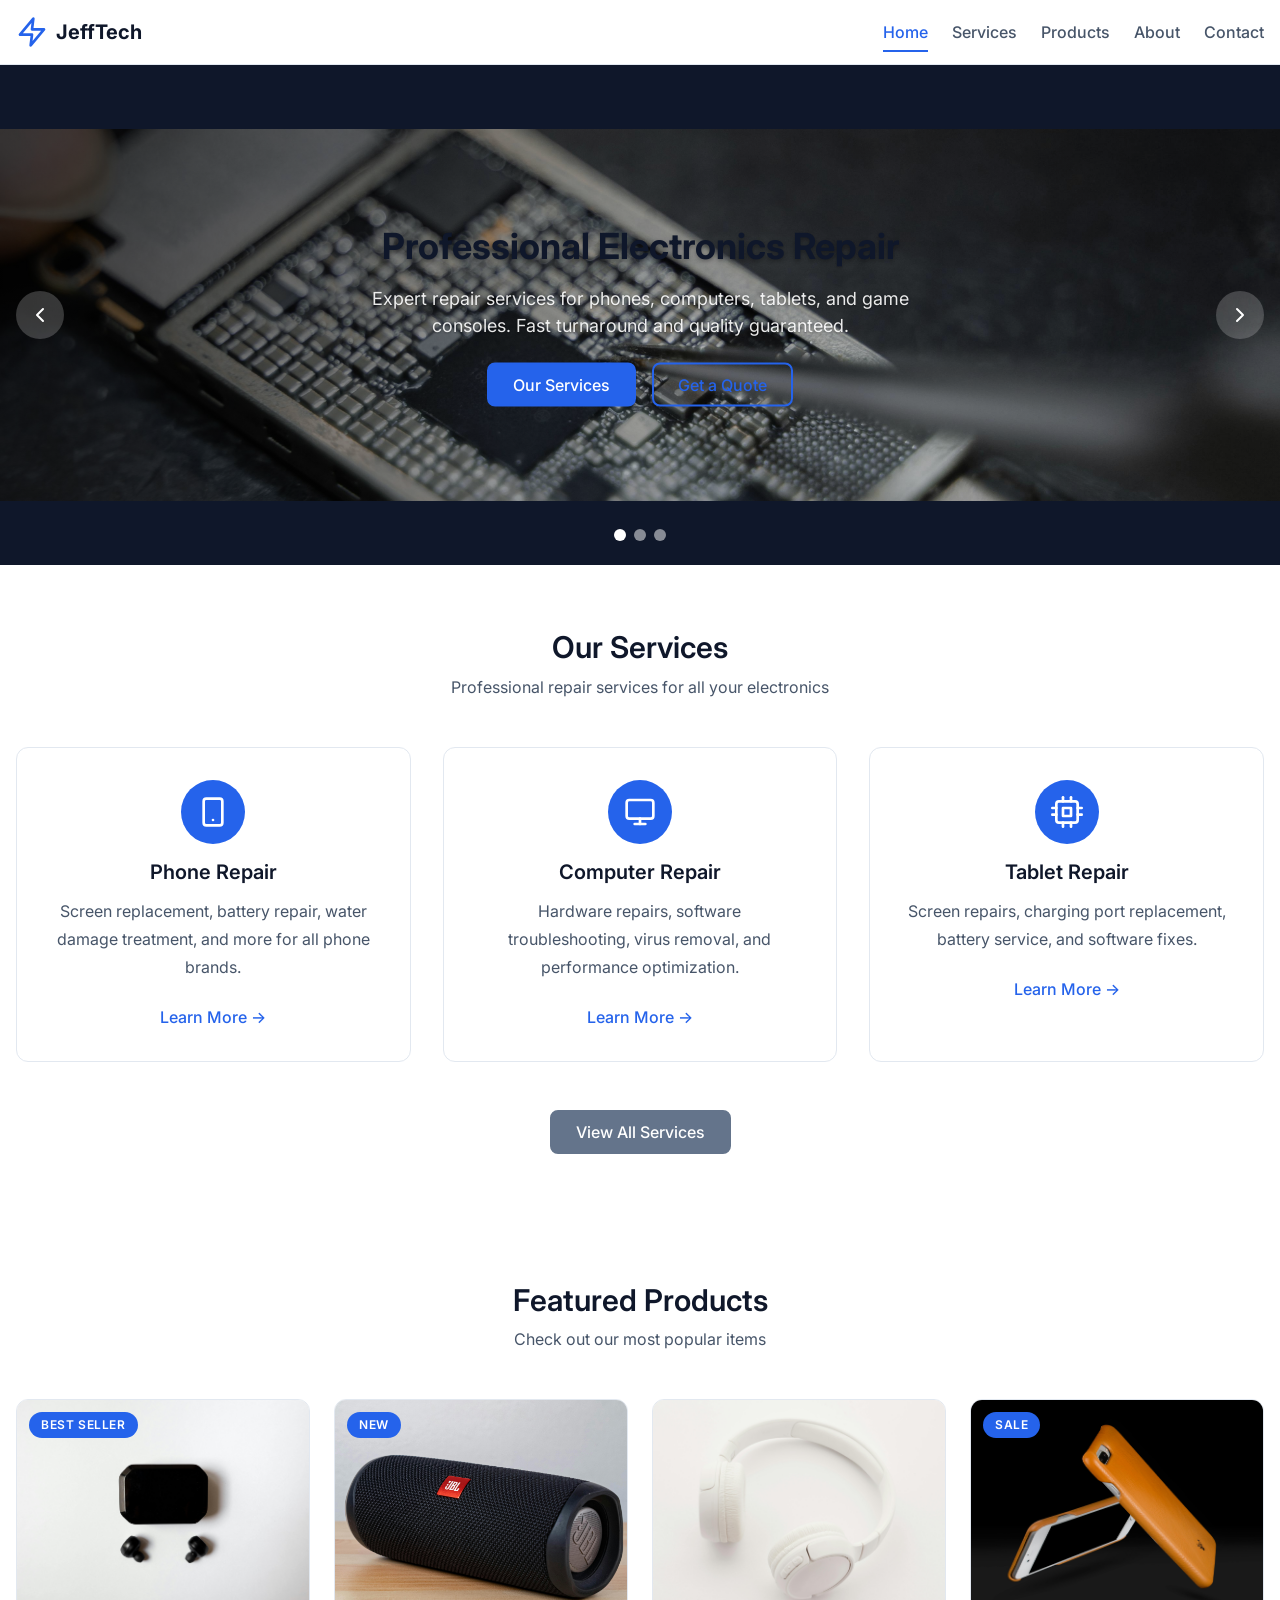
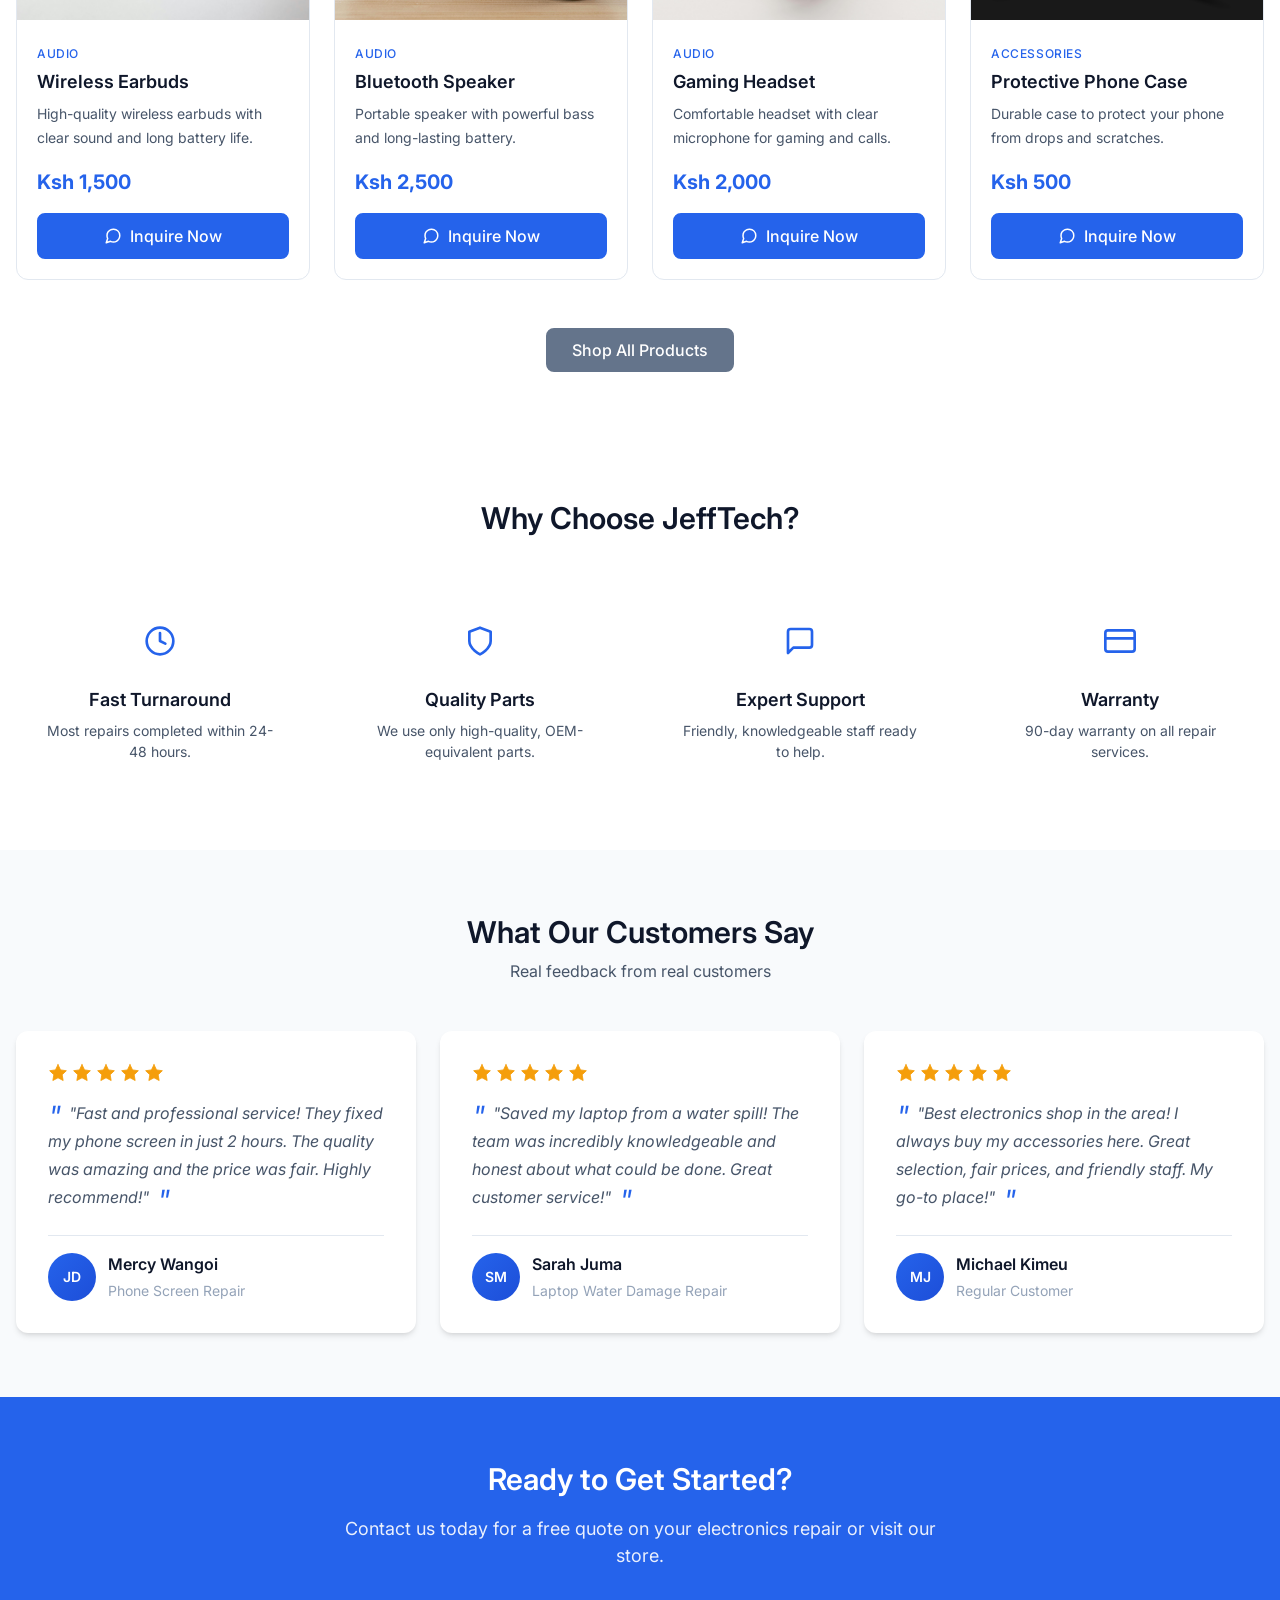
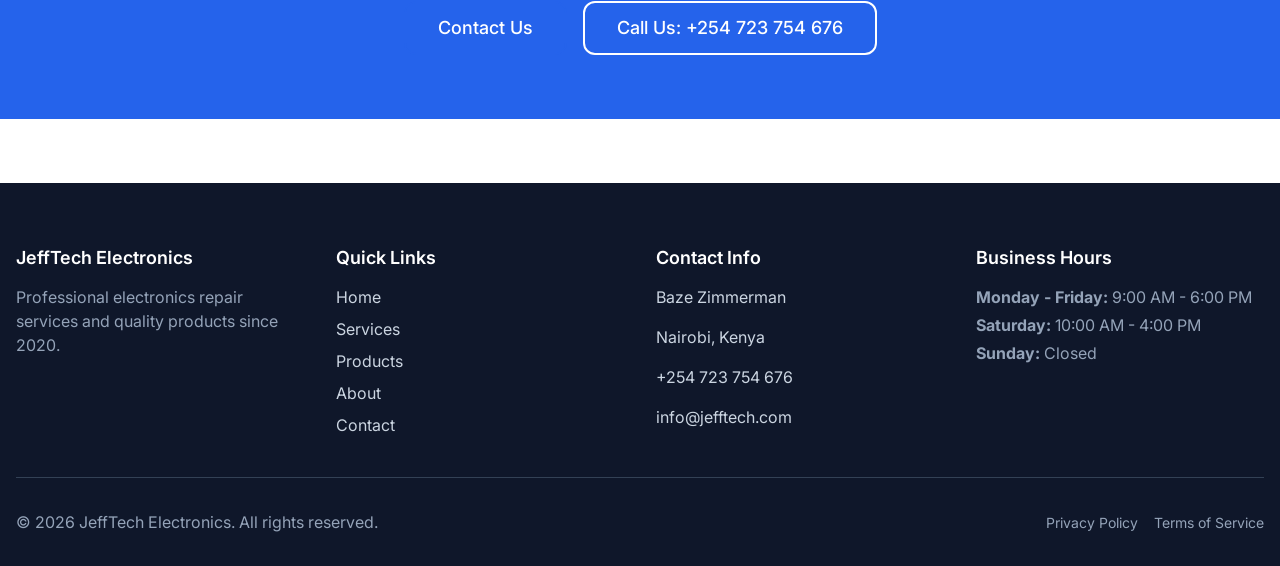
==== commit 88fa4cb2: "Fix footer extra text" ====
--- a/index.html
+++ b/index.html
@@ -568,17 +568,5 @@
         "areaServed": "Nairobi, Kenya"
     }
     </script>
-                "closes": "18:00"
-            },
-            {
-                "@type": "OpeningHoursSpecification",
-                "dayOfWeek": "Saturday",
-                "opens": "10:00",
-                "closes": "16:00"
-            }
-        ],
-        "priceRange": "$$"
-    }
-    </script>
 </body>
 </html>
